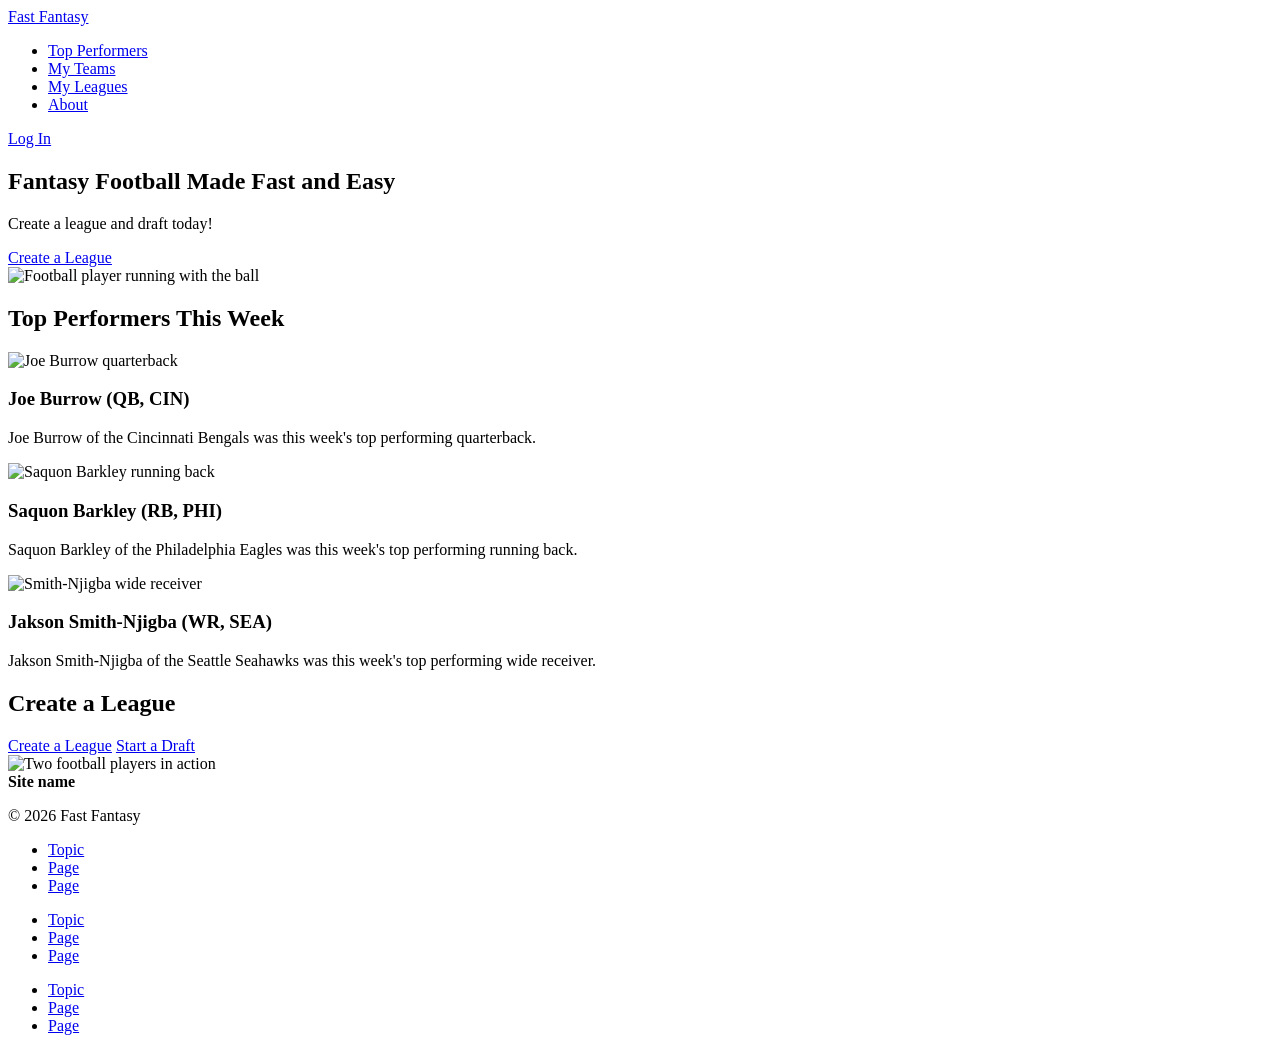
==== index.html @ 8da219c0 "Add files via upload" ====
<!doctype html>
<html lang="en">
<head>
  <meta charset="utf-8" />
  <meta name="viewport" content="width=device-width,initial-scale=1" />
  <title>Fast Fantasy — Home</title>
  <link rel="stylesheet" href="styles.css" />
</head>
<body>

  <!-- ===============================
       SITE HEADER
  ================================ -->
  <header class="site-header">
    <div class="container header-inner">
      <a class="brand" href="#">Fast Fantasy</a>

      <nav class="main-nav" aria-label="Main navigation">
        <ul>
          <li><a href="#">Top Performers</a></li>
          <li><a href="#">My Teams</a></li>
          <li><a href="#">My Leagues</a></li>
          <li><a href="#">About</a></li>
        </ul>
      </nav>

      <div class="header-cta">
        <a class="btn btn-outline" href="#">Log In</a>
      </div>
    </div>
  </header>

  <main>

    <!-- ===============================
         HERO SECTION
    ================================ -->
    <section class="hero">
      <div class="container hero-grid">
        <div class="hero-copy">
          <h1>Fantasy Football Made Fast and Easy</h1>
          <p class="lead">Create a league and draft today!</p>
          <a class="btn btn-primary" href="#">Create a League</a>
        </div>

        <div class="hero-media">
          <!-- Root image -->
          <img src="homebanner.jpg" alt="Football player running with the ball">
        </div>
      </div>
    </section>

    <!-- ===============================
         TOP PERFORMERS
    ================================ -->
    <section class="top-performers container" aria-labelledby="top-perf-heading">
      <h2 id="top-perf-heading">Top Performers This Week</h2>

      <div class="cards">

        <article class="card">
          <img src="qb1.png" alt="Joe Burrow quarterback">
          <div class="card-body">
            <h3>Joe Burrow <span class="meta">(QB, CIN)</span></h3>
            <p class="card-text">
              Joe Burrow of the Cincinnati Bengals was this week's top performing quarterback.
            </p>
          </div>
        </article>

        <article class="card">
          <img src="rb1.png" alt="Saquon Barkley running back">
          <div class="card-body">
            <h3>Saquon Barkley <span class="meta">(RB, PHI)</span></h3>
            <p class="card-text">
              Saquon Barkley of the Philadelphia Eagles was this week's top performing running back.
            </p>
          </div>
        </article>

        <article class="card">
          <img src="wr1.png" alt="Smith-Njigba wide receiver">
          <div class="card-body">
            <h3>Jakson Smith-Njigba <span class="meta">(WR, SEA)</span></h3>
            <p class="card-text">
              Jakson Smith-Njigba of the Seattle Seahawks was this week's top performing wide receiver.
            </p>
          </div>
        </article>

      </div>
    </section>

    <!-- ===============================
         CREATE A LEAGUE SECTION
    ================================ -->
    <section class="create-league container" aria-labelledby="create-league-heading">
      <h2 id="create-league-heading">Create a League</h2>

      <div class="create-grid">
        <div class="create-actions">
          <a class="btn btn-primary" href="#">Create a League</a>
          <a class="btn btn-outline" href="#">Start a Draft</a>
        </div>

        <div class="create-media">
          <!-- Reusing banner for second image -->
          <img src="homebottom.webp" alt="Two football players in action">
        </div>
      </div>
    </section>

  </main>

  <!-- ===============================
       FOOTER
  ================================ -->
  <footer class="site-footer">
    <div class="container footer-grid">

      <div class="footer-brand">
        <strong>Site name</strong>
        <p class="small">© 2026 Fast Fantasy</p>
      </div>

      <div class="footer-links">
        <ul>
          <li><a href="#">Topic</a></li>
          <li><a href="#">Page</a></li>
          <li><a href="#">Page</a></li>
        </ul>
      </div>

      <div class="footer-links">
        <ul>
          <li><a href="#">Topic</a></li>
          <li><a href="#">Page</a></li>
          <li><a href="#">Page</a></li>
        </ul>
      </div>

      <div class="footer-links">
        <ul>
          <li><a href="#">Topic</a></li>
          <li><a href="#">Page</a></li>
          <li><a href="#">Page</a></li>
        </ul>
      </div>

    </div>
  </footer>

</body>
</html>
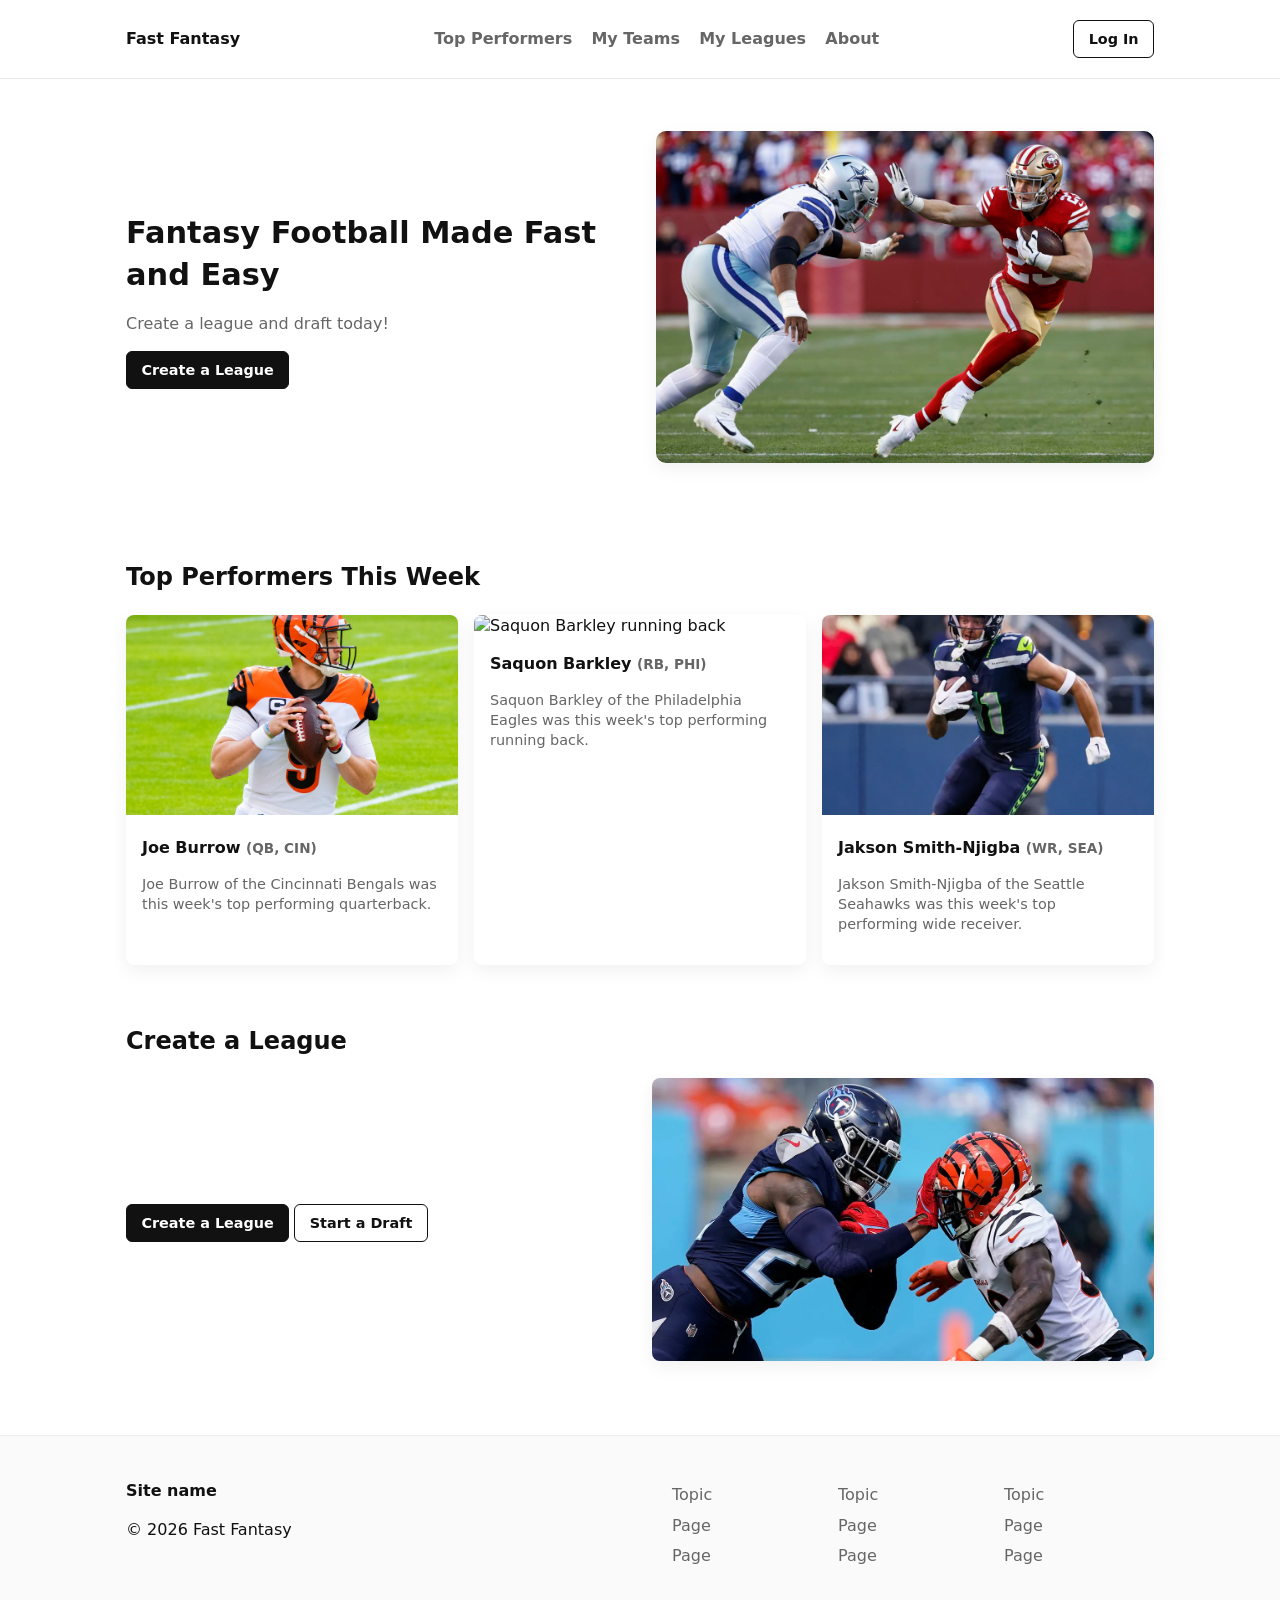
==== commit 3c77640f: "Add files via upload" ====
--- a/index.html
+++ b/index.html
@@ -13,14 +13,14 @@
   ================================ -->
   <header class="site-header">
     <div class="container header-inner">
-      <a class="brand" href="#">Fast Fantasy</a>
+      <a class="brand" href="index.html">Fast Fantasy</a>
 
       <nav class="main-nav" aria-label="Main navigation">
         <ul>
-          <li><a href="#">Top Performers</a></li>
-          <li><a href="#">My Teams</a></li>
-          <li><a href="#">My Leagues</a></li>
-          <li><a href="#">About</a></li>
+          <li><a href="top.html">Top Performers</a></li>
+          <li><a href="teams.html">My Teams</a></li>
+          <li><a href="league.html">My Leagues</a></li>
+          <li><a href="about.html">About</a></li>
         </ul>
       </nav>
 
--- a/styles.css
+++ b/styles.css
@@ -0,0 +1,272 @@
+/* ============================================
+   GLOBAL RESET & VARIABLES
+============================================ */
+:root{
+  --max-width: 1060px;
+  --gap: 1.25rem;
+  --brand: #111;
+  --muted: #666;
+  --surface: #fafafa;
+  --border: #000;
+  --radius: 8px;
+  --btn-radius: 6px;
+  --shadow: 0 6px 18px rgba(16,24,40,0.06);
+  font-family: system-ui, -apple-system, "Segoe UI", Roboto, Arial;
+  color: var(--brand);
+  background: #fff;
+  font-size: 16px;
+  line-height: 1.4;
+}
+
+* { box-sizing: border-box; }
+html, body { margin: 0; padding: 0; }
+
+/* Shared container */
+.container {
+  width: 100%;
+  max-width: var(--max-width);
+  margin: 0 auto;
+  padding: 1.25rem 1rem;
+}
+
+/* ============================================
+   HEADER (Used on Both Pages)
+============================================ */
+.site-header {
+  border-bottom: 1px solid #e9e9e9;
+  background: #fff;
+  position: sticky;
+  top: 0;
+  z-index: 100;
+}
+
+.header-inner {
+  display: flex;
+  align-items: center;
+  justify-content: space-between;
+  gap: 1rem;
+}
+
+.brand {
+  font-weight: 700;
+  font-size: 1rem;
+  text-decoration: none;
+  color: var(--brand);
+}
+
+.main-nav ul {
+  list-style: none;
+  display: flex;
+  gap: 1.2rem;
+  margin: 0;
+  padding: 0;
+}
+
+.main-nav a {
+  text-decoration: none;
+  font-weight: 600;
+  color: var(--muted);
+}
+
+/* ============================================
+   BUTTONS (Shared)
+============================================ */
+.btn {
+  display: inline-block;
+  padding: 0.5rem 0.9rem;
+  border-radius: var(--btn-radius);
+  border: 1px solid var(--brand);
+  text-decoration: none;
+  font-weight: 700;
+  font-size: 0.9rem;
+}
+
+.btn-primary {
+  background: var(--brand);
+  color: #fff;
+}
+
+.btn-outline {
+  background: #fff;
+  color: var(--brand);
+}
+
+/* ============================================
+   HERO (Homepage Only)
+============================================ */
+.hero {
+  padding: 2rem 0;
+}
+
+.hero-grid {
+  display: grid;
+  gap: 2rem;
+  align-items: center;
+  grid-template-columns: 1fr;
+}
+
+.hero-copy h1 {
+  font-size: 1.9rem;
+  margin: 0 0 0.5rem;
+}
+
+.lead {
+  color: var(--muted);
+  margin-bottom: 1rem;
+}
+
+.hero-media img {
+  width: 100%;
+  border-radius: 10px;
+  box-shadow: var(--shadow);
+}
+
+/* ============================================
+   CARDS (Homepage Only)
+============================================ */
+.cards {
+  display: grid;
+  gap: 1rem;
+  grid-template-columns: 1fr;
+}
+
+.card {
+  background: #fff;
+  border-radius: var(--radius);
+  overflow: hidden;
+  box-shadow: var(--shadow);
+}
+
+.card img {
+  width: 100%;
+  height: 200px;
+  object-fit: cover;
+  object-position: center 30%; /* keeps heads centered */
+}
+
+.card-body {
+  padding: 1rem;
+}
+
+.card h3 {
+  margin: 0 0 0.4rem;
+  font-size: 1rem;
+}
+
+.meta {
+  font-size: 0.85rem;
+  color: var(--muted);
+}
+
+.card-text {
+  color: var(--muted);
+  font-size: 0.9rem;
+}
+
+/* ============================================
+   CREATE LEAGUE SECTION (Homepage)
+============================================ */
+.create-grid {
+  display: grid;
+  gap: 1.5rem;
+  grid-template-columns: 1fr;
+  align-items: center;
+}
+
+.create-media img {
+  width: 100%;
+  border-radius: var(--radius);
+  box-shadow: var(--shadow);
+}
+
+/* ============================================
+   TABLE STYLES (Top Performers Page)
+============================================ */
+.section-title {
+  margin: 2.5rem 0 1rem;
+  font-size: 2rem;
+  font-weight: 800;
+  line-height: 1.05;
+}
+
+.small-title {
+  font-size: 1.5rem;
+  margin-top: 3rem;
+}
+
+.table-wrap {
+  overflow-x: auto;
+  margin-top: 1rem;
+}
+
+.perf-table {
+  border-collapse: collapse;
+  width: 700px;
+  max-width: 100%;
+}
+
+.perf-table th,
+.perf-table td {
+  border: 2px solid var(--border);
+  padding: 10px;
+  text-align: left;
+  font-size: 0.95rem;
+}
+
+.perf-table th {
+  font-weight: 800;
+}
+
+.perf-table tbody td {
+  height: 28px;
+}
+
+/* ============================================
+   FOOTER (Shared)
+============================================ */
+.site-footer {
+  border-top: 1px solid #eee;
+  background: var(--surface);
+  padding: 1.5rem 0;
+  margin-top: 3rem;
+}
+
+.footer-grid {
+  display: grid;
+  gap: 1rem;
+  grid-template-columns: 1fr;
+}
+
+.footer-links ul {
+  list-style: none;
+  padding: 0;
+  margin: 0;
+}
+
+.footer-links a {
+  text-decoration: none;
+  color: var(--muted);
+  display: block;
+  padding: 0.25rem 0;
+}
+
+/* ============================================
+   RESPONSIVE
+============================================ */
+@media (min-width: 768px) {
+  .hero-grid {
+    grid-template-columns: 1fr 1fr;
+  }
+
+  .cards {
+    grid-template-columns: repeat(3, 1fr);
+  }
+
+  .create-grid {
+    grid-template-columns: 1fr 1fr;
+  }
+
+  .footer-grid {
+    grid-template-columns: 1fr repeat(3, 150px);
+  }
+}
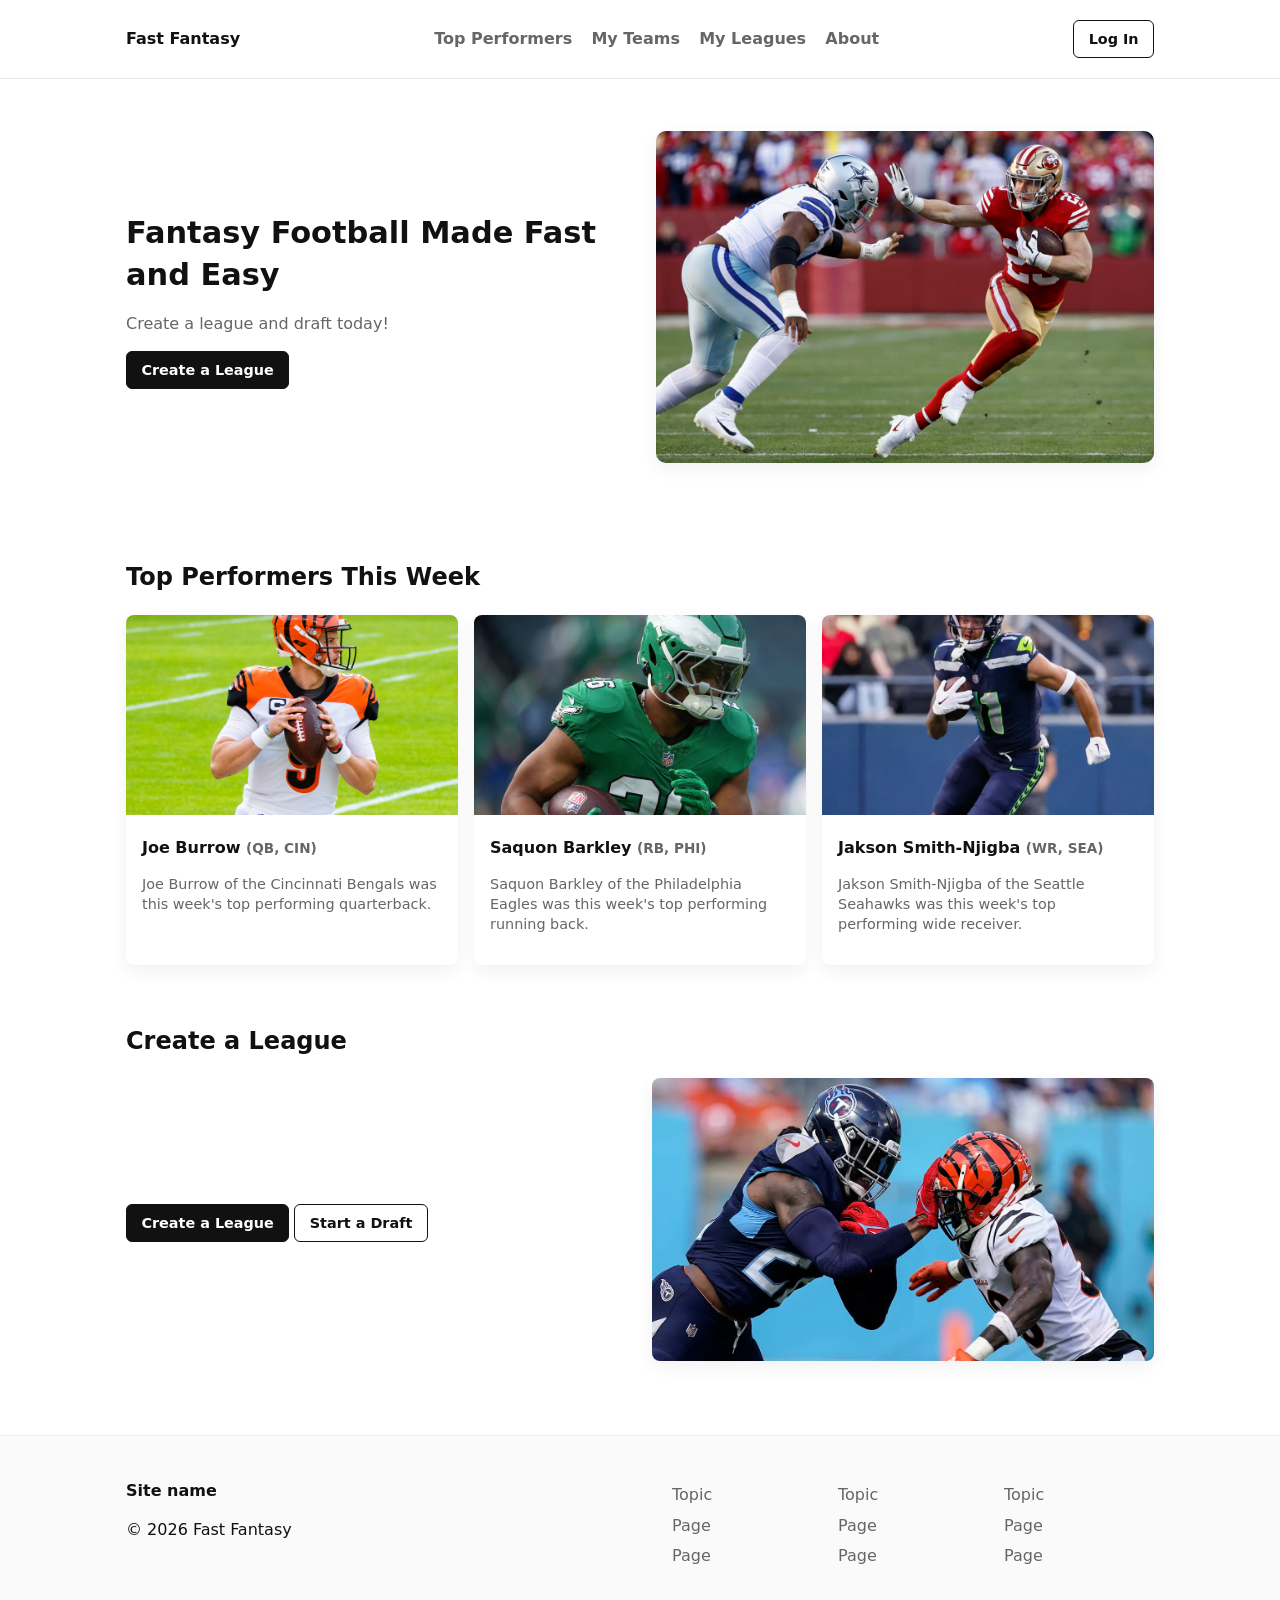
==== commit ec9c05b9: "Add files via upload" ====
--- a/index.html
+++ b/index.html
@@ -45,7 +45,7 @@
 
         <div class="hero-media">
           <!-- Root image -->
-          <img src="homebanner.jpg" alt="Football player running with the ball">
+          <img src="images/homebanner.jpg" alt="Football player running with the ball">
         </div>
       </div>
     </section>
@@ -59,7 +59,7 @@
       <div class="cards">
 
         <article class="card">
-          <img src="qb1.png" alt="Joe Burrow quarterback">
+          <img src="images/qb1.png" alt="Joe Burrow quarterback">
           <div class="card-body">
             <h3>Joe Burrow <span class="meta">(QB, CIN)</span></h3>
             <p class="card-text">
@@ -69,7 +69,7 @@
         </article>
 
         <article class="card">
-          <img src="rb1.png" alt="Saquon Barkley running back">
+          <img src="images/rb1.png" alt="Saquon Barkley running back">
           <div class="card-body">
             <h3>Saquon Barkley <span class="meta">(RB, PHI)</span></h3>
             <p class="card-text">
@@ -79,7 +79,7 @@
         </article>
 
         <article class="card">
-          <img src="wr1.png" alt="Smith-Njigba wide receiver">
+          <img src="images/wr1.png" alt="Smith-Njigba wide receiver">
           <div class="card-body">
             <h3>Jakson Smith-Njigba <span class="meta">(WR, SEA)</span></h3>
             <p class="card-text">
@@ -105,7 +105,7 @@
 
         <div class="create-media">
           <!-- Reusing banner for second image -->
-          <img src="homebottom.webp" alt="Two football players in action">
+          <img src="images/homebottom.webp" alt="Two football players in action">
         </div>
       </div>
     </section>
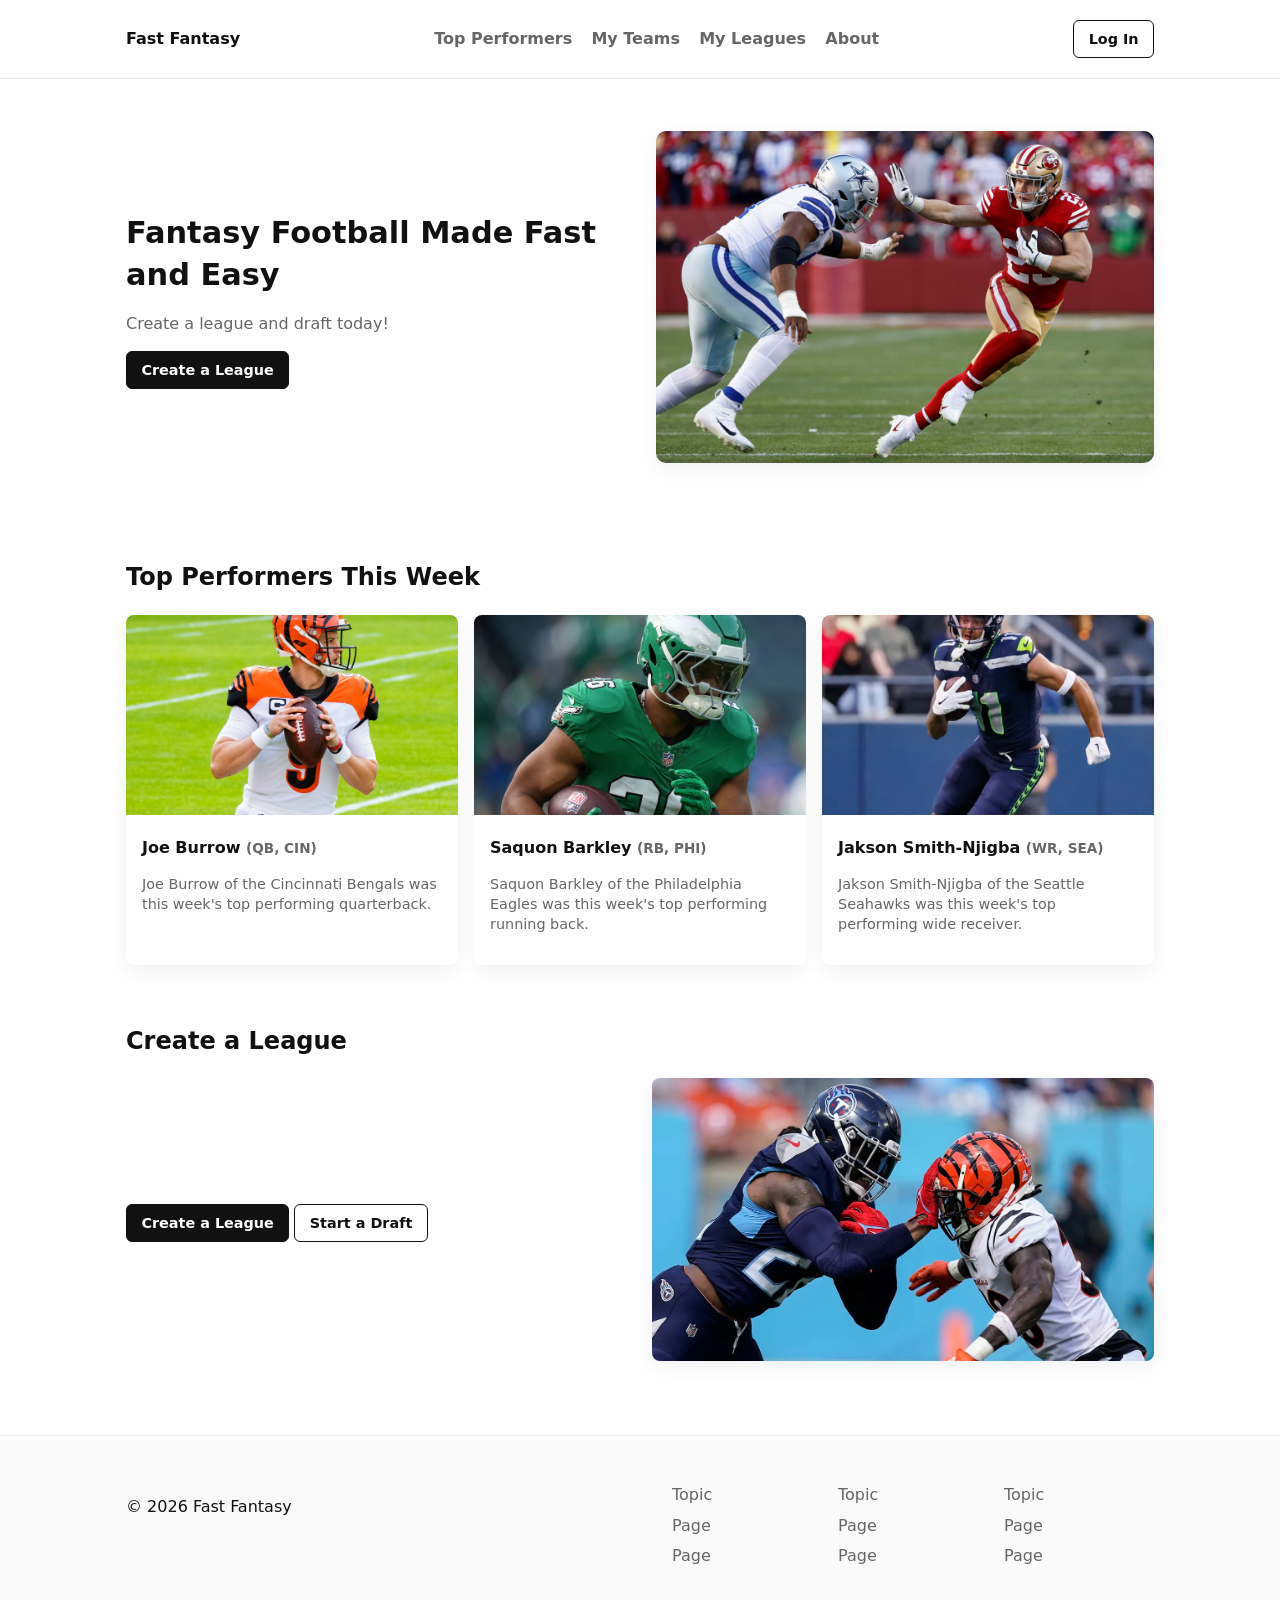
==== commit 660bace8: "Add files via upload" ====
--- a/index.html
+++ b/index.html
@@ -25,7 +25,7 @@
       </nav>
 
       <div class="header-cta">
-        <a class="btn btn-outline" href="#">Log In</a>
+        <a class="btn btn-outline" href="login.html">Log In</a>
       </div>
     </div>
   </header>
@@ -119,7 +119,7 @@
     <div class="container footer-grid">
 
       <div class="footer-brand">
-        <strong>Site name</strong>
+        <strong></strong>
         <p class="small">© 2026 Fast Fantasy</p>
       </div>
 
--- a/styles.css
+++ b/styles.css
@@ -269,4 +269,31 @@
   .footer-grid {
     grid-template-columns: 1fr repeat(3, 150px);
   }
+}
+
+/* ============================================
+   LOGIN PAGE LAYOUT
+============================================ */
+
+.login-wrapper {
+  display: flex;
+  align-items: center;      /* vertically align */
+  justify-content: center;  /* center horizontally */
+  gap: 8rem;
+  padding: 3rem 1rem;
+}
+
+.login-image img {
+  width: 250px;
+  max-width: 100%;
+  border-radius: var(--radius);
+  box-shadow: var(--shadow);
+}
+
+/* Stack on small screens */
+@media (max-width: 768px) {
+  .login-wrapper {
+    flex-direction: column;
+    text-align: center;
+  }
 }
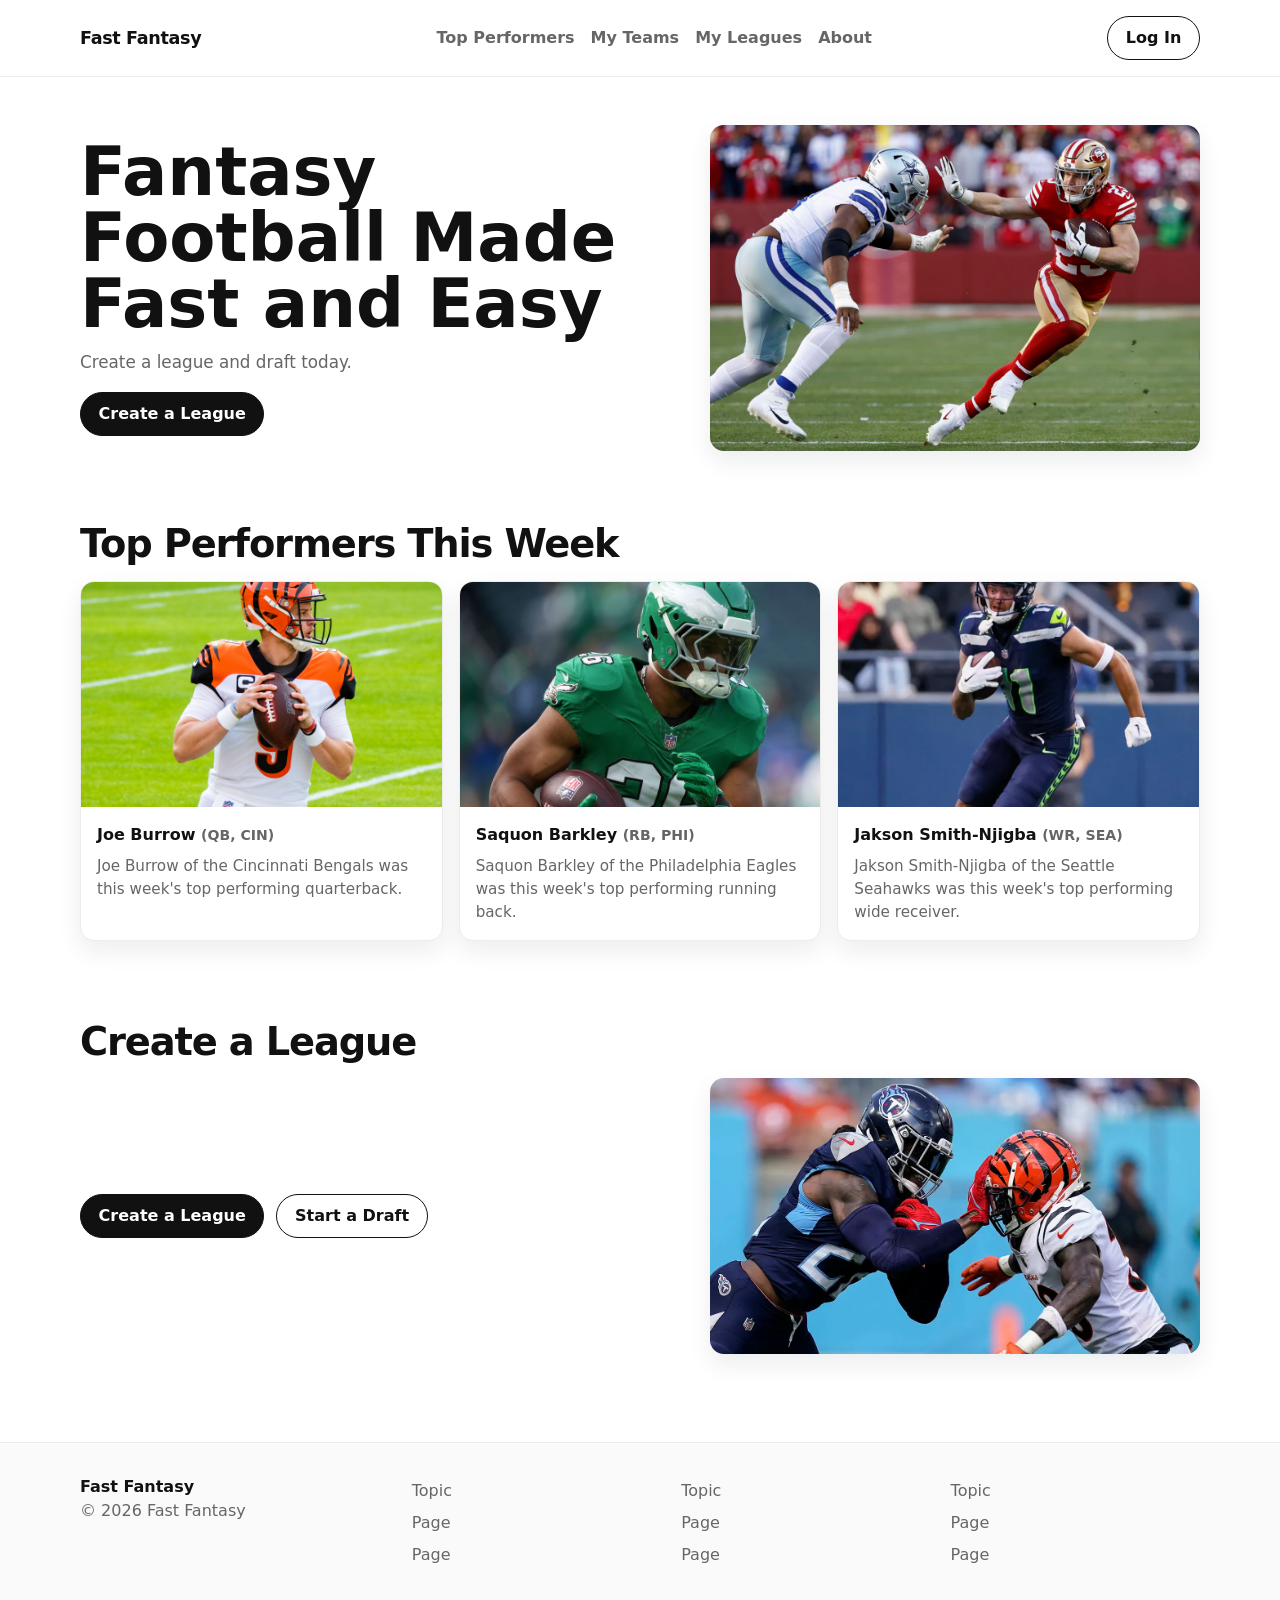
==== commit 830b0e21: "Add files via upload" ====
--- a/index.html
+++ b/index.html
@@ -1,154 +1,125 @@
-<!doctype html>
-<html lang="en">
-<head>
-  <meta charset="utf-8" />
-  <meta name="viewport" content="width=device-width,initial-scale=1" />
-  <title>Fast Fantasy — Home</title>
-  <link rel="stylesheet" href="styles.css" />
-</head>
-<body>
-
-  <!-- ===============================
-       SITE HEADER
-  ================================ -->
-  <header class="site-header">
-    <div class="container header-inner">
-      <a class="brand" href="index.html">Fast Fantasy</a>
-
-      <nav class="main-nav" aria-label="Main navigation">
-        <ul>
-          <li><a href="top.html">Top Performers</a></li>
-          <li><a href="teams.html">My Teams</a></li>
-          <li><a href="league.html">My Leagues</a></li>
-          <li><a href="about.html">About</a></li>
-        </ul>
-      </nav>
-
-      <div class="header-cta">
-        <a class="btn btn-outline" href="login.html">Log In</a>
-      </div>
-    </div>
-  </header>
-
-  <main>
-
-    <!-- ===============================
-         HERO SECTION
-    ================================ -->
-    <section class="hero">
-      <div class="container hero-grid">
-        <div class="hero-copy">
-          <h1>Fantasy Football Made Fast and Easy</h1>
-          <p class="lead">Create a league and draft today!</p>
-          <a class="btn btn-primary" href="#">Create a League</a>
-        </div>
-
-        <div class="hero-media">
-          <!-- Root image -->
-          <img src="images/homebanner.jpg" alt="Football player running with the ball">
-        </div>
-      </div>
-    </section>
-
-    <!-- ===============================
-         TOP PERFORMERS
-    ================================ -->
-    <section class="top-performers container" aria-labelledby="top-perf-heading">
-      <h2 id="top-perf-heading">Top Performers This Week</h2>
-
-      <div class="cards">
-
-        <article class="card">
-          <img src="images/qb1.png" alt="Joe Burrow quarterback">
-          <div class="card-body">
-            <h3>Joe Burrow <span class="meta">(QB, CIN)</span></h3>
-            <p class="card-text">
-              Joe Burrow of the Cincinnati Bengals was this week's top performing quarterback.
-            </p>
-          </div>
-        </article>
-
-        <article class="card">
-          <img src="images/rb1.png" alt="Saquon Barkley running back">
-          <div class="card-body">
-            <h3>Saquon Barkley <span class="meta">(RB, PHI)</span></h3>
-            <p class="card-text">
-              Saquon Barkley of the Philadelphia Eagles was this week's top performing running back.
-            </p>
-          </div>
-        </article>
-
-        <article class="card">
-          <img src="images/wr1.png" alt="Smith-Njigba wide receiver">
-          <div class="card-body">
-            <h3>Jakson Smith-Njigba <span class="meta">(WR, SEA)</span></h3>
-            <p class="card-text">
-              Jakson Smith-Njigba of the Seattle Seahawks was this week's top performing wide receiver.
-            </p>
-          </div>
-        </article>
-
-      </div>
-    </section>
-
-    <!-- ===============================
-         CREATE A LEAGUE SECTION
-    ================================ -->
-    <section class="create-league container" aria-labelledby="create-league-heading">
-      <h2 id="create-league-heading">Create a League</h2>
-
-      <div class="create-grid">
-        <div class="create-actions">
-          <a class="btn btn-primary" href="#">Create a League</a>
-          <a class="btn btn-outline" href="#">Start a Draft</a>
-        </div>
-
-        <div class="create-media">
-          <!-- Reusing banner for second image -->
-          <img src="images/homebottom.webp" alt="Two football players in action">
-        </div>
-      </div>
-    </section>
-
-  </main>
-
-  <!-- ===============================
-       FOOTER
-  ================================ -->
-  <footer class="site-footer">
-    <div class="container footer-grid">
-
-      <div class="footer-brand">
-        <strong></strong>
-        <p class="small">© 2026 Fast Fantasy</p>
-      </div>
-
-      <div class="footer-links">
-        <ul>
-          <li><a href="#">Topic</a></li>
-          <li><a href="#">Page</a></li>
-          <li><a href="#">Page</a></li>
-        </ul>
-      </div>
-
-      <div class="footer-links">
-        <ul>
-          <li><a href="#">Topic</a></li>
-          <li><a href="#">Page</a></li>
-          <li><a href="#">Page</a></li>
-        </ul>
-      </div>
-
-      <div class="footer-links">
-        <ul>
-          <li><a href="#">Topic</a></li>
-          <li><a href="#">Page</a></li>
-          <li><a href="#">Page</a></li>
-        </ul>
-      </div>
-
-    </div>
-  </footer>
-
-</body>
-</html>
+<!doctype html>
+<html lang="en">
+<head>
+  <meta charset="utf-8" />
+  <meta name="viewport" content="width=device-width,initial-scale=1" />
+  <title>Fast Fantasy — Home</title>
+  <link rel="stylesheet" href="styles.css" />
+</head>
+<body>
+  <header class="site-header">
+    <div class="container header-inner">
+      <a class="brand" href="index.html">Fast Fantasy</a>
+
+      <nav class="main-nav" aria-label="Main navigation">
+        <ul>
+          <li><a href="top.html">Top Performers</a></li>
+          <li><a href="teams.html">My Teams</a></li>
+          <li><a href="league.html">My Leagues</a></li>
+          <li><a href="about.html">About</a></li>
+        </ul>
+      </nav>
+
+      <div class="header-cta">
+        <a class="btn btn-outline" href="login.html">Log In</a>
+      </div>
+    </div>
+  </header>
+
+  <main>
+    <section class="hero">
+      <div class="container hero-grid">
+        <div class="hero-copy">
+          <h1>Fantasy Football Made Fast and Easy</h1>
+          <p class="lead">Create a league and draft today.</p>
+          <div class="btn-group">
+            <a class="btn btn-primary" href="#">Create a League</a>
+          </div>
+        </div>
+
+        <div class="hero-media">
+          <img src="images/homebanner.jpg" alt="Football player running with the ball">
+        </div>
+      </div>
+    </section>
+
+    <section class="top-performers container" aria-labelledby="top-perf-heading">
+      <h2 id="top-perf-heading">Top Performers This Week</h2>
+
+      <div class="cards">
+        <article class="card">
+          <img src="images/qb1.png" alt="Joe Burrow quarterback">
+          <div class="card-body">
+            <h3>Joe Burrow <span class="meta">(QB, CIN)</span></h3>
+            <p class="card-text">Joe Burrow of the Cincinnati Bengals was this week's top performing quarterback.</p>
+          </div>
+        </article>
+
+        <article class="card">
+          <img src="images/rb1.png" alt="Saquon Barkley running back">
+          <div class="card-body">
+            <h3>Saquon Barkley <span class="meta">(RB, PHI)</span></h3>
+            <p class="card-text">Saquon Barkley of the Philadelphia Eagles was this week's top performing running back.</p>
+          </div>
+        </article>
+
+        <article class="card">
+          <img src="images/wr1.png" alt="Jakson Smith-Njigba wide receiver">
+          <div class="card-body">
+            <h3>Jakson Smith-Njigba <span class="meta">(WR, SEA)</span></h3>
+            <p class="card-text">Jakson Smith-Njigba of the Seattle Seahawks was this week's top performing wide receiver.</p>
+          </div>
+        </article>
+      </div>
+    </section>
+
+    <section class="create-league container" aria-labelledby="create-league-heading">
+      <h2 id="create-league-heading">Create a League</h2>
+
+      <div class="create-grid">
+        <div class="create-actions btn-group">
+          <a class="btn btn-primary" href="#">Create a League</a>
+          <a class="btn btn-outline" href="#">Start a Draft</a>
+        </div>
+
+        <div class="create-media">
+          <img src="images/homebottom.webp" alt="Two football players in action">
+        </div>
+      </div>
+    </section>
+  </main>
+
+  <footer class="site-footer">
+    <div class="container footer-grid">
+      <div class="footer-brand">
+        <strong>Fast Fantasy</strong>
+        <p class="small">© 2026 Fast Fantasy</p>
+      </div>
+
+      <div class="footer-links">
+        <ul>
+          <li><a href="#">Topic</a></li>
+          <li><a href="#">Page</a></li>
+          <li><a href="#">Page</a></li>
+        </ul>
+      </div>
+
+      <div class="footer-links">
+        <ul>
+          <li><a href="#">Topic</a></li>
+          <li><a href="#">Page</a></li>
+          <li><a href="#">Page</a></li>
+        </ul>
+      </div>
+
+      <div class="footer-links">
+        <ul>
+          <li><a href="#">Topic</a></li>
+          <li><a href="#">Page</a></li>
+          <li><a href="#">Page</a></li>
+        </ul>
+      </div>
+    </div>
+  </footer>
+</body>
+</html>
--- a/styles.css
+++ b/styles.css
@@ -1,299 +1,399 @@
-/* ============================================
-   GLOBAL RESET & VARIABLES
-============================================ */
-:root{
-  --max-width: 1060px;
-  --gap: 1.25rem;
-  --brand: #111;
-  --muted: #666;
-  --surface: #fafafa;
-  --border: #000;
-  --radius: 8px;
-  --btn-radius: 6px;
-  --shadow: 0 6px 18px rgba(16,24,40,0.06);
-  font-family: system-ui, -apple-system, "Segoe UI", Roboto, Arial;
-  color: var(--brand);
-  background: #fff;
-  font-size: 16px;
-  line-height: 1.4;
-}
-
-* { box-sizing: border-box; }
-html, body { margin: 0; padding: 0; }
-
-/* Shared container */
-.container {
-  width: 100%;
-  max-width: var(--max-width);
-  margin: 0 auto;
-  padding: 1.25rem 1rem;
-}
-
-/* ============================================
-   HEADER (Used on Both Pages)
-============================================ */
-.site-header {
-  border-bottom: 1px solid #e9e9e9;
-  background: #fff;
-  position: sticky;
-  top: 0;
-  z-index: 100;
-}
-
-.header-inner {
-  display: flex;
-  align-items: center;
-  justify-content: space-between;
-  gap: 1rem;
-}
-
-.brand {
-  font-weight: 700;
-  font-size: 1rem;
-  text-decoration: none;
-  color: var(--brand);
-}
-
-.main-nav ul {
-  list-style: none;
-  display: flex;
-  gap: 1.2rem;
-  margin: 0;
-  padding: 0;
-}
-
-.main-nav a {
-  text-decoration: none;
-  font-weight: 600;
-  color: var(--muted);
-}
-
-/* ============================================
-   BUTTONS (Shared)
-============================================ */
-.btn {
-  display: inline-block;
-  padding: 0.5rem 0.9rem;
-  border-radius: var(--btn-radius);
-  border: 1px solid var(--brand);
-  text-decoration: none;
-  font-weight: 700;
-  font-size: 0.9rem;
-}
-
-.btn-primary {
-  background: var(--brand);
-  color: #fff;
-}
-
-.btn-outline {
-  background: #fff;
-  color: var(--brand);
-}
-
-/* ============================================
-   HERO (Homepage Only)
-============================================ */
-.hero {
-  padding: 2rem 0;
-}
-
-.hero-grid {
-  display: grid;
-  gap: 2rem;
-  align-items: center;
-  grid-template-columns: 1fr;
-}
-
-.hero-copy h1 {
-  font-size: 1.9rem;
-  margin: 0 0 0.5rem;
-}
-
-.lead {
-  color: var(--muted);
-  margin-bottom: 1rem;
-}
-
-.hero-media img {
-  width: 100%;
-  border-radius: 10px;
-  box-shadow: var(--shadow);
-}
-
-/* ============================================
-   CARDS (Homepage Only)
-============================================ */
-.cards {
-  display: grid;
-  gap: 1rem;
-  grid-template-columns: 1fr;
-}
-
-.card {
-  background: #fff;
-  border-radius: var(--radius);
-  overflow: hidden;
-  box-shadow: var(--shadow);
-}
-
-.card img {
-  width: 100%;
-  height: 200px;
-  object-fit: cover;
-  object-position: center 30%; /* keeps heads centered */
-}
-
-.card-body {
-  padding: 1rem;
-}
-
-.card h3 {
-  margin: 0 0 0.4rem;
-  font-size: 1rem;
-}
-
-.meta {
-  font-size: 0.85rem;
-  color: var(--muted);
-}
-
-.card-text {
-  color: var(--muted);
-  font-size: 0.9rem;
-}
-
-/* ============================================
-   CREATE LEAGUE SECTION (Homepage)
-============================================ */
-.create-grid {
-  display: grid;
-  gap: 1.5rem;
-  grid-template-columns: 1fr;
-  align-items: center;
-}
-
-.create-media img {
-  width: 100%;
-  border-radius: var(--radius);
-  box-shadow: var(--shadow);
-}
-
-/* ============================================
-   TABLE STYLES (Top Performers Page)
-============================================ */
-.section-title {
-  margin: 2.5rem 0 1rem;
-  font-size: 2rem;
-  font-weight: 800;
-  line-height: 1.05;
-}
-
-.small-title {
-  font-size: 1.5rem;
-  margin-top: 3rem;
-}
-
-.table-wrap {
-  overflow-x: auto;
-  margin-top: 1rem;
-}
-
-.perf-table {
-  border-collapse: collapse;
-  width: 700px;
-  max-width: 100%;
-}
-
-.perf-table th,
-.perf-table td {
-  border: 2px solid var(--border);
-  padding: 10px;
-  text-align: left;
-  font-size: 0.95rem;
-}
-
-.perf-table th {
-  font-weight: 800;
-}
-
-.perf-table tbody td {
-  height: 28px;
-}
-
-/* ============================================
-   FOOTER (Shared)
-============================================ */
-.site-footer {
-  border-top: 1px solid #eee;
-  background: var(--surface);
-  padding: 1.5rem 0;
-  margin-top: 3rem;
-}
-
-.footer-grid {
-  display: grid;
-  gap: 1rem;
-  grid-template-columns: 1fr;
-}
-
-.footer-links ul {
-  list-style: none;
-  padding: 0;
-  margin: 0;
-}
-
-.footer-links a {
-  text-decoration: none;
-  color: var(--muted);
-  display: block;
-  padding: 0.25rem 0;
-}
-
-/* ============================================
-   RESPONSIVE
-============================================ */
-@media (min-width: 768px) {
-  .hero-grid {
-    grid-template-columns: 1fr 1fr;
-  }
-
-  .cards {
-    grid-template-columns: repeat(3, 1fr);
-  }
-
-  .create-grid {
-    grid-template-columns: 1fr 1fr;
-  }
-
-  .footer-grid {
-    grid-template-columns: 1fr repeat(3, 150px);
-  }
-}
-
-/* ============================================
-   LOGIN PAGE LAYOUT
-============================================ */
-
-.login-wrapper {
-  display: flex;
-  align-items: center;      /* vertically align */
-  justify-content: center;  /* center horizontally */
-  gap: 8rem;
-  padding: 3rem 1rem;
-}
-
-.login-image img {
-  width: 250px;
-  max-width: 100%;
-  border-radius: var(--radius);
-  box-shadow: var(--shadow);
-}
-
-/* Stack on small screens */
-@media (max-width: 768px) {
-  .login-wrapper {
-    flex-direction: column;
-    text-align: center;
-  }
-}+/* ============================================
+   MOBILE-FIRST BASE STYLES
+============================================ */
+:root {
+  --max-width: 1120px;
+  --brand: #111111;
+  --muted: #666666;
+  --surface: #fafafa;
+  --surface-strong: #ffffff;
+  --border: #d9d9d9;
+  --radius: 14px;
+  --btn-radius: 999px;
+  --shadow: 0 10px 24px rgba(16, 24, 40, 0.08);
+  font-family: system-ui, -apple-system, BlinkMacSystemFont, "Segoe UI", Roboto, Arial, sans-serif;
+  color: var(--brand);
+  background: #ffffff;
+  font-size: 16px;
+  line-height: 1.5;
+}
+
+* {
+  box-sizing: border-box;
+}
+
+html,
+body {
+  margin: 0;
+  padding: 0;
+}
+
+img {
+  display: block;
+  max-width: 100%;
+}
+
+body {
+  min-width: 320px;
+}
+
+/* Shared container */
+.container {
+  width: min(100% - 2rem, var(--max-width));
+  margin: 0 auto;
+}
+
+/* ============================================
+   TYPOGRAPHY & SHARED ELEMENTS
+============================================ */
+a {
+  color: inherit;
+}
+
+h1,
+h2,
+h3,
+p {
+  margin-top: 0;
+}
+
+.small,
+.small-title,
+.meta,
+.card-text,
+.lead {
+  color: var(--muted);
+}
+
+.lead {
+  font-size: 1.05rem;
+}
+
+/* ============================================
+   HEADER
+============================================ */
+.site-header {
+  position: sticky;
+  top: 0;
+  z-index: 100;
+  background: rgba(255, 255, 255, 0.94);
+  backdrop-filter: blur(10px);
+  border-bottom: 1px solid #ececec;
+}
+
+.header-inner {
+  display: grid;
+  gap: 0.85rem;
+  padding: 0.9rem 0;
+}
+
+.brand {
+  text-decoration: none;
+  font-weight: 800;
+  letter-spacing: -0.02em;
+  font-size: 1.1rem;
+}
+
+.main-nav ul {
+  list-style: none;
+  display: flex;
+  flex-wrap: wrap;
+  gap: 0.65rem 1rem;
+  margin: 0;
+  padding: 0;
+}
+
+.main-nav a {
+  display: inline-flex;
+  align-items: center;
+  padding: 0.45rem 0;
+  text-decoration: none;
+  font-weight: 600;
+  color: var(--muted);
+  white-space: nowrap;
+}
+
+.header-cta {
+  display: flex;
+  align-items: center;
+}
+
+/* ============================================
+   BUTTONS
+============================================ */
+.btn {
+  display: inline-flex;
+  align-items: center;
+  justify-content: center;
+  gap: 0.5rem;
+  min-height: 2.75rem;
+  padding: 0.75rem 1.1rem;
+  border-radius: var(--btn-radius);
+  border: 1px solid var(--brand);
+  text-decoration: none;
+  font-weight: 700;
+  line-height: 1;
+  transition: transform 0.2s ease, background-color 0.2s ease, color 0.2s ease;
+}
+
+.btn:hover {
+  transform: translateY(-1px);
+}
+
+.btn-primary {
+  background: var(--brand);
+  color: #fff;
+}
+
+.btn-outline {
+  background: #fff;
+  color: var(--brand);
+}
+
+.btn-group {
+  display: grid;
+  gap: 0.75rem;
+}
+
+.btn-group .btn {
+  width: 100%;
+}
+
+/* ============================================
+   PAGE SECTIONS
+============================================ */
+.hero,
+.top-performers,
+.create-league,
+.performances {
+  padding: 2rem 0;
+}
+
+.section-heading,
+.top-performers h2,
+.create-league h2,
+.section-title {
+  letter-spacing: -0.03em;
+  line-height: 1.08;
+}
+
+.top-performers h2,
+.create-league h2,
+.section-title {
+  font-size: clamp(1.6rem, 4vw, 2.4rem);
+  margin-bottom: 1rem;
+}
+
+/* ============================================
+   HERO
+============================================ */
+.hero-grid {
+  display: grid;
+  gap: 1.25rem;
+  align-items: center;
+}
+
+.hero-copy {
+  max-width: 34rem;
+}
+
+.hero-copy h1 {
+  font-size: clamp(2rem, 7vw, 4.2rem);
+  line-height: 0.98;
+  margin-bottom: 0.75rem;
+}
+
+.hero-media img,
+.create-media img {
+  width: 100%;
+  border-radius: var(--radius);
+  box-shadow: var(--shadow);
+  object-fit: cover;
+}
+
+/* ============================================
+   CARD GRID
+============================================ */
+.cards {
+  display: grid;
+  gap: 1rem;
+}
+
+.card {
+  overflow: hidden;
+  background: var(--surface-strong);
+  border: 1px solid #ececec;
+  border-radius: var(--radius);
+  box-shadow: var(--shadow);
+}
+
+.card img {
+  width: 100%;
+  aspect-ratio: 16 / 10;
+  object-fit: cover;
+  object-position: center 30%;
+}
+
+.card-body {
+  padding: 1rem;
+}
+
+.card h3 {
+  font-size: 1rem;
+  margin-bottom: 0.5rem;
+}
+
+.meta {
+  font-size: 0.88rem;
+  font-weight: 600;
+}
+
+.card-text {
+  margin-bottom: 0;
+  font-size: 0.95rem;
+}
+
+/* ============================================
+   CREATE LEAGUE
+============================================ */
+.create-grid {
+  display: grid;
+  gap: 1.25rem;
+  align-items: center;
+}
+
+.create-actions {
+  display: grid;
+  gap: 0.75rem;
+}
+
+/* ============================================
+   TABLES
+============================================ */
+.table-wrap {
+  overflow-x: auto;
+  -webkit-overflow-scrolling: touch;
+  background: var(--surface-strong);
+  border: 1px solid #ececec;
+  border-radius: var(--radius);
+  box-shadow: var(--shadow);
+}
+
+.perf-table {
+  width: 100%;
+  min-width: 680px;
+  border-collapse: collapse;
+}
+
+.perf-table th,
+.perf-table td {
+  padding: 0.85rem;
+  text-align: left;
+  border-bottom: 1px solid var(--border);
+  vertical-align: top;
+  font-size: 0.95rem;
+}
+
+.perf-table th {
+  font-weight: 800;
+  background: #fcfcfc;
+}
+
+.perf-table tbody tr:last-child td {
+  border-bottom: 0;
+}
+
+.section-title {
+  margin-bottom: 1rem;
+}
+
+.small-title {
+  font-size: clamp(1.35rem, 3.8vw, 2rem);
+  margin-top: 2rem;
+}
+
+/* ============================================
+   FOOTER
+============================================ */
+.site-footer {
+  margin-top: 3rem;
+  padding: 2rem 0;
+  background: var(--surface);
+  border-top: 1px solid #ececec;
+}
+
+.footer-grid {
+  display: grid;
+  gap: 1.25rem;
+}
+
+.footer-links ul {
+  list-style: none;
+  margin: 0;
+  padding: 0;
+}
+
+.footer-links a {
+  display: block;
+  padding: 0.25rem 0;
+  text-decoration: none;
+  color: var(--muted);
+}
+
+.footer-brand p {
+  margin-bottom: 0;
+}
+
+/* ============================================
+   RESPONSIVE ENHANCEMENTS
+============================================ */
+@media (min-width: 48rem) {
+  .header-inner {
+    grid-template-columns: auto 1fr auto;
+    align-items: center;
+  }
+
+  .main-nav ul {
+    justify-content: center;
+  }
+
+  .hero-grid,
+  .create-grid {
+    grid-template-columns: 1.1fr 0.9fr;
+    gap: 2rem;
+  }
+
+  .btn-group {
+    grid-auto-flow: column;
+    justify-content: start;
+    width: fit-content;
+  }
+
+  .btn-group .btn {
+    width: auto;
+  }
+
+  .cards {
+    grid-template-columns: repeat(3, minmax(0, 1fr));
+  }
+
+  .footer-grid {
+    grid-template-columns: 1.25fr repeat(3, minmax(0, 1fr));
+  }
+}
+
+@media (min-width: 64rem) {
+  .hero {
+    padding-top: 3rem;
+  }
+
+  .top-performers,
+  .create-league,
+  .performances {
+    padding: 2.5rem 0;
+  }
+
+  .header-inner {
+    padding: 1rem 0;
+  }
+}
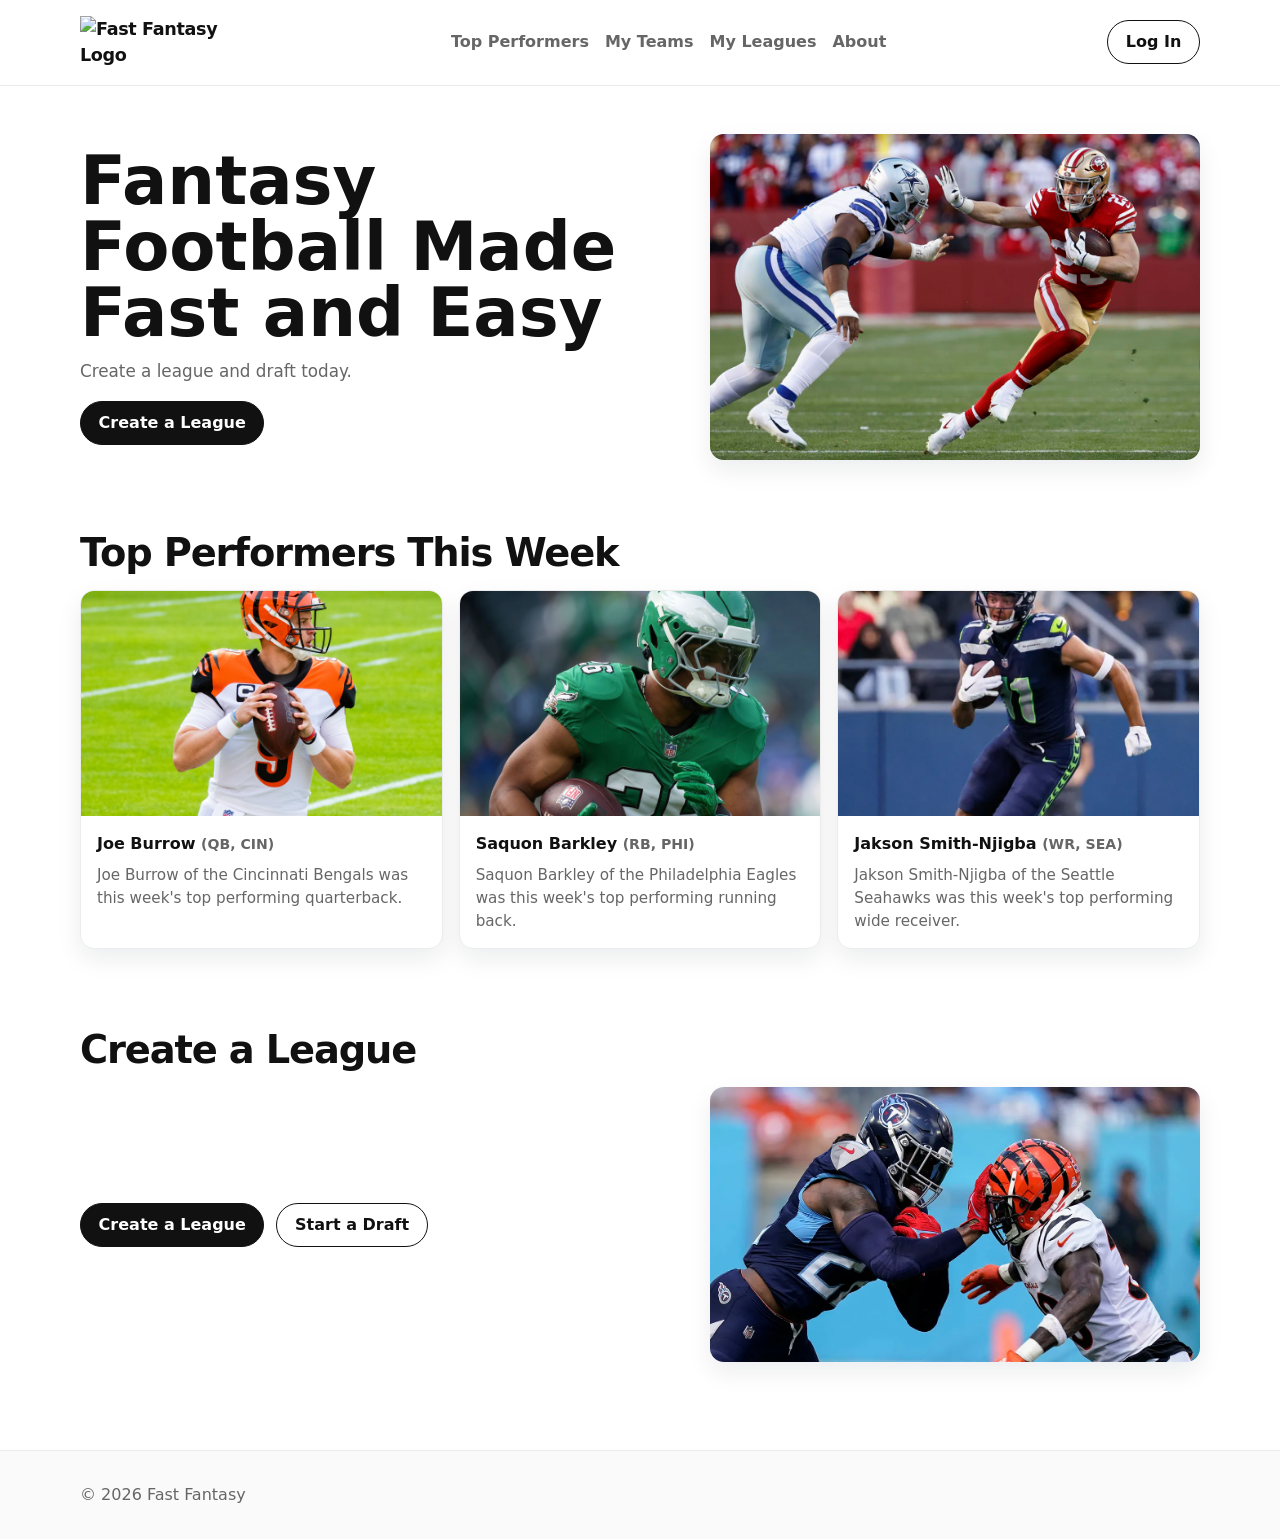
==== commit 407498af: "Add files via upload" ====
--- a/index.html
+++ b/index.html
@@ -9,7 +9,7 @@
 <body>
   <header class="site-header">
     <div class="container header-inner">
-      <a class="brand" href="index.html">Fast Fantasy</a>
+      <a class="brand" href="index.html"><img src="images/fflogo.png" alt="Fast Fantasy Logo" width="150px"></a>
 
       <nav class="main-nav" aria-label="Main navigation">
         <ul>
@@ -33,7 +33,7 @@
           <h1>Fantasy Football Made Fast and Easy</h1>
           <p class="lead">Create a league and draft today.</p>
           <div class="btn-group">
-            <a class="btn btn-primary" href="#">Create a League</a>
+            <a class="btn btn-primary" href="login.html">Create a League</a>
           </div>
         </div>
 
@@ -78,8 +78,8 @@
 
       <div class="create-grid">
         <div class="create-actions btn-group">
-          <a class="btn btn-primary" href="#">Create a League</a>
-          <a class="btn btn-outline" href="#">Start a Draft</a>
+          <a class="btn btn-primary" href="login.html">Create a League</a>
+          <a class="btn btn-outline" href="login.html">Start a Draft</a>
         </div>
 
         <div class="create-media">
@@ -92,33 +92,11 @@
   <footer class="site-footer">
     <div class="container footer-grid">
       <div class="footer-brand">
-        <strong>Fast Fantasy</strong>
+        <strong></strong>
         <p class="small">© 2026 Fast Fantasy</p>
       </div>
 
-      <div class="footer-links">
-        <ul>
-          <li><a href="#">Topic</a></li>
-          <li><a href="#">Page</a></li>
-          <li><a href="#">Page</a></li>
-        </ul>
-      </div>
-
-      <div class="footer-links">
-        <ul>
-          <li><a href="#">Topic</a></li>
-          <li><a href="#">Page</a></li>
-          <li><a href="#">Page</a></li>
-        </ul>
-      </div>
-
-      <div class="footer-links">
-        <ul>
-          <li><a href="#">Topic</a></li>
-          <li><a href="#">Page</a></li>
-          <li><a href="#">Page</a></li>
-        </ul>
-      </div>
+     
     </div>
   </footer>
 </body>
